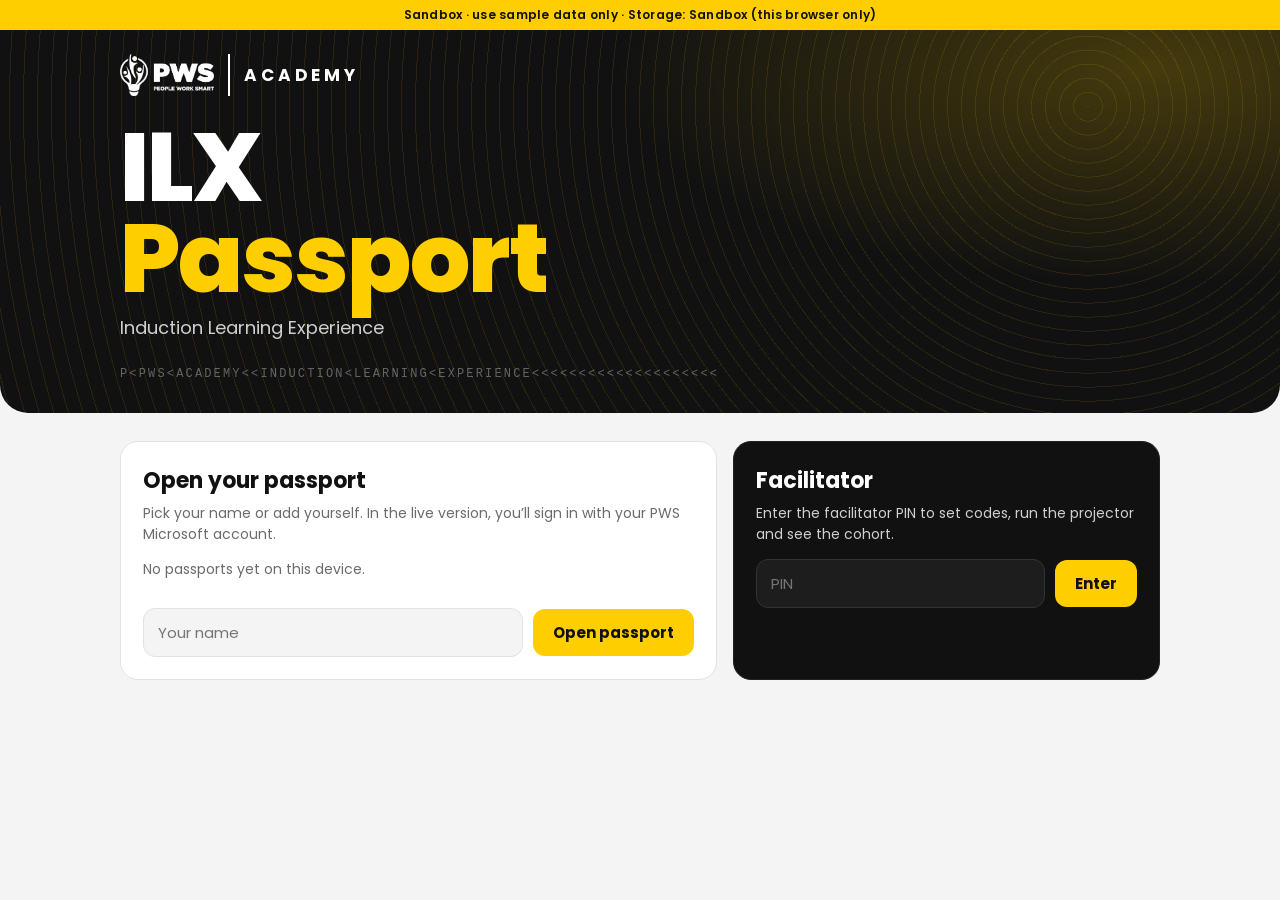
==== index.html @ 350bb555 "Add files via upload" ====
<!doctype html>
<html lang="en">
<head>
  <meta charset="utf-8">
  <meta name="viewport" content="width=device-width, initial-scale=1, viewport-fit=cover">
  <meta name="theme-color" content="#111111">
  <title>ILX Passport · PWS Academy</title>
  <link rel="manifest" href="manifest.webmanifest">
  <link rel="icon" href="assets/icon-192.png">
  <link rel="apple-touch-icon" href="assets/icon-192.png">
  <link rel="preconnect" href="https://fonts.googleapis.com">
  <link rel="preconnect" href="https://fonts.gstatic.com" crossorigin>
  <link rel="stylesheet" href="https://fonts.googleapis.com/css2?family=Poppins:wght@400;500;600;700;800&display=swap">
  <link rel="stylesheet" href="css/styles.css">
</head>
<body>
  <div class="sandbox-bar" role="note">Sandbox · use sample data only · Storage: <span id="adapterName"></span></div>

  <header class="cover">
    <div class="cover-inner">
      <div class="topbar">
        <div class="lockup"><img src="assets/pws-logo-white.png" alt="PWS People Work Smart"><div class="div"></div><span>ACADEMY</span></div>
        <div class="topbar-right">
          <nav class="tabs" role="tablist" id="tabs" hidden>
            <button role="tab" aria-selected="true" data-tab="passport">My passport</button>
            <button role="tab" aria-selected="false" data-tab="facil">Facilitator</button>
          </nav>
          <button class="chip" id="signout" hidden>Switch person</button>
        </div>
      </div>
      <div class="hero">
        <div>
          <h1>ILX <em>Passport</em></h1>
          <p class="program">Induction Learning Experience</p>
        </div>
        <div class="holder" id="holderCard" hidden>
          <div><div class="who">Passport holder</div><div class="name" id="holder"></div></div>
          <div class="meter">
            <svg class="ring" viewBox="0 0 80 80" aria-hidden="true"><circle class="bg" cx="40" cy="40" r="34"/><circle class="fg" id="ringfg" cx="40" cy="40" r="34" stroke-dasharray="213.6" stroke-dashoffset="213.6"/></svg>
            <div><b id="count">0 / 8</b><small id="cohortline">stamps collected</small></div>
          </div>
        </div>
      </div>
      <div class="mrz" aria-hidden="true">P&lt;PWS&lt;ACADEMY&lt;&lt;INDUCTION&lt;LEARNING&lt;EXPERIENCE&lt;&lt;&lt;&lt;&lt;&lt;&lt;&lt;&lt;&lt;&lt;&lt;&lt;&lt;&lt;&lt;&lt;&lt;&lt;&lt;</div>
    </div>
  </header>

  <main class="wrap">
    <!-- Sign in (sandbox). In production this becomes Microsoft sign-in. -->
    <section class="panel show" id="p-signin">
      <div class="notice" id="notice" role="alert" hidden></div>
      <div class="signin single" id="msSignin" hidden>
        <div class="box dark">
          <h2>Sign in to your ILX Passport</h2>
          <p>Use your PWS Microsoft account. Your passport is saved securely in PWS’s Microsoft 365.</p>
          <div class="row"><button class="btn" id="msSignInBtn">Sign in with Microsoft</button></div>
          <div class="msg" id="msmsg" role="status"></div>
        </div>
      </div>
      <div class="signin" id="sandboxSignin">
        <div class="box">
          <h2>Open your passport</h2>
          <p>Pick your name or add yourself. In the live version, you’ll sign in with your PWS Microsoft account.</p>
          <div class="people" id="people"></div>
          <form id="addForm" class="row">
            <input id="newName" placeholder="Your name" autocomplete="off" aria-label="Your name">
            <button class="btn" type="submit">Open passport</button>
          </form>
        </div>
        <div class="box dark">
          <h2>Facilitator</h2>
          <p>Enter the facilitator PIN to set codes, run the projector and see the cohort.</p>
          <form id="pinForm" class="row">
            <input id="pin" type="password" inputmode="numeric" placeholder="PIN" aria-label="Facilitator PIN">
            <button class="btn" type="submit">Enter</button>
          </form>
          <div class="msg" id="pinmsg" role="status"></div>
        </div>
      </div>
    </section>

    <section class="panel" id="p-passport">
      <div class="section-title"><h2>Your stamps</h2><p>Finish each module’s task, then enter the code your facilitator shows.</p></div>
      <div class="pages" id="pages"></div>
      <div class="cert" id="cert">
        <div class="confetti" id="confetti"></div>
        <div class="lockup center"><img src="assets/pws-logo-white.png" alt="PWS People Work Smart"><div class="div"></div><span>ACADEMY</span></div>
        <p>Induction Learning Experience</p>
        <h2>ILX Graduate</h2>
        <p class="certname" id="certname"></p>
        <p>All eight stamps collected. Welcome to the team.</p>
      </div>
    </section>

    <section class="panel" id="p-facil">
      <div class="section-title"><h2>Facilitator</h2><p>Run the day from here.</p></div>
      <div class="grid2">
        <div class="box">
          <h3>Cohort</h3>
          <p>Name the cohort and generate fresh stamp codes. New codes replace the old ones.</p>
          <div class="field"><label for="cohort">Cohort name</label><input id="cohort" placeholder="e.g. ILX Pilot, 26 October 2026"></div>
          <div class="row"><button class="btn" id="gen">Generate new codes</button></div>
          <div class="msg" id="genmsg" role="status"></div>
        </div>
        <div class="box">
          <h3>Stamp codes</h3>
          <p>Tap a code to show it full screen at the end of each module.</p>
          <div class="codes" id="codes"></div>
        </div>
      </div>
      <div class="box mt">
        <div class="box-head">
          <h3>Cohort progress</h3>
          <div class="row tight">
            <button class="btn ghost" id="wall">Cohort Wall</button>
            <button class="btn ghost" id="export">Export CSV</button>
          </div>
        </div>
        <div class="tablewrap"><table><thead><tr><th>Participant</th><th>Stamps</th><th>30-second pitch</th><th>Last update</th><th></th></tr></thead><tbody id="roster"></tbody></table></div>
      </div>
      <div class="box mt" id="sandboxTools">
        <h3>Sandbox tools</h3>
        <p>Load sample people to test the facilitator view, or clear everything.</p>
        <div class="row"><button class="btn ghost" id="seed">Load sample cohort</button><button class="btn ghost" id="reset">Reset sandbox</button></div>
      </div>
    </section>
  </main>

  <div class="backdrop" id="backdrop" role="dialog" aria-modal="true" aria-labelledby="sheettitle"><div class="sheet" id="sheet"></div></div>

  <div class="big" id="big" role="dialog" aria-modal="true" aria-label="Stamp code">
    <div class="t" id="bigt"></div><div class="c" id="bigc"></div><button class="btn" id="bigx">Close</button>
  </div>

  <div class="wallview" id="wallview" role="dialog" aria-modal="true" aria-label="Cohort Wall">
    <div class="wall-head"><div><div class="kick">Cohort Wall</div><h2 id="walltitle">Our 30-second pitches</h2></div><button class="btn" id="wallx">Close</button></div>
    <div class="wall-grid" id="wallgrid"></div>
  </div>

  <div class="report" id="report" role="dialog" aria-modal="true" aria-label="ILX Readiness Report"></div>

  <script src="https://alcdn.msauth.net/browser/2.38.3/js/msal-browser.min.js"></script>
  <script type="module" src="js/app.js"></script>
</body>
</html>
---- css/styles.css ----
/* PWS Academy brand: Poppins; black #111111, white, yellow #FFCE00, grey #6B6B6B, light grey #F4F4F4 */
:root{
  --yellow:#FFCE00; --black:#111111; --white:#FFFFFF; --grey:#6B6B6B; --light:#F4F4F4;
  --page:#FFFFFF; --page-2:#F4F4F4; --ink:#111111; --ink-2:#6B6B6B; --rule:#E2E2E2;
  --guilloche:rgba(17,17,17,.06); --stamp-ink:#111111; --shadow:0 18px 40px -24px rgba(17,17,17,.45);
  --err:#B42318;
  color-scheme:light;
}
@media (prefers-color-scheme: dark){
  :root:not([data-theme="light"]){ --page:#1A1A1A; --page-2:#121212; --ink:#F4F4F4; --ink-2:#ABABAB; --rule:#333; --guilloche:rgba(255,206,0,.07); --stamp-ink:#FFCE00; --shadow:0 18px 40px -24px rgba(0,0,0,.8); --err:#FF8A7A; color-scheme:dark; }
}
:root[data-theme="dark"]{ --page:#1A1A1A; --page-2:#121212; --ink:#F4F4F4; --ink-2:#ABABAB; --rule:#333; --guilloche:rgba(255,206,0,.07); --stamp-ink:#FFCE00; --shadow:0 18px 40px -24px rgba(0,0,0,.8); --err:#FF8A7A; color-scheme:dark; }

*,*::before,*::after{box-sizing:border-box}
body{margin:0;font-family:'Poppins',Arial,sans-serif;background:var(--page-2);color:var(--ink);-webkit-font-smoothing:antialiased;padding-bottom:env(safe-area-inset-bottom,0px)}
button,input,textarea{font:inherit;color:inherit}
[hidden]{display:none !important}
.wrap{max-width:1080px;margin:0 auto;padding:0 20px 72px}
.mt{margin-top:16px}

.sandbox-bar{background:var(--yellow);color:var(--black);font-size:12px;font-weight:600;text-align:center;padding:calc(6px + env(safe-area-inset-top,0px)) 12px 6px;letter-spacing:.02em}

/* Cover */
.cover{position:relative;overflow:hidden;background:var(--black);color:var(--white);border-radius:0 0 28px 28px}
.cover::before{content:"";position:absolute;inset:0;pointer-events:none;background:
  repeating-radial-gradient(circle at 85% 20%, rgba(255,206,0,.10) 0 1px, transparent 1px 14px),
  radial-gradient(60% 80% at 90% 10%, rgba(255,206,0,.22), transparent 70%)}
.cover-inner{position:relative;max-width:1080px;margin:0 auto;padding:24px 20px 32px;display:grid;gap:26px}
.topbar{display:flex;align-items:center;justify-content:space-between;gap:14px;flex-wrap:wrap}
.topbar-right{display:flex;gap:10px;align-items:center;flex-wrap:wrap}
.lockup{display:flex;align-items:center;gap:14px}
.lockup img{height:42px;width:auto;display:block}
.lockup .div{width:2px;height:42px;background:var(--white)}
.lockup span{font-weight:700;letter-spacing:.22em;font-size:17px}
.lockup.center{justify-content:center;margin-bottom:6px}
.tabs{display:flex;gap:6px;background:rgba(255,255,255,.08);padding:4px;border-radius:999px}
.tabs button{border:0;background:transparent;color:#ddd;padding:8px 16px;border-radius:999px;cursor:pointer;font-size:14px;font-weight:500}
.tabs button[aria-selected="true"]{background:var(--yellow);color:var(--black);font-weight:700}
.chip{border:1px solid rgba(255,255,255,.25);background:transparent;color:#eee;border-radius:999px;padding:8px 14px;font-size:13px;cursor:pointer}
.hero{display:grid;grid-template-columns:1.3fr 1fr;gap:26px;align-items:end}
.hero h1{margin:0;font-size:clamp(46px,8vw,96px);line-height:.95;font-weight:800;letter-spacing:-.02em}
.hero h1 em{font-style:normal;color:var(--yellow)}
.program{margin:10px 0 0;font-size:18px;color:#cfcfcf}
.holder{display:grid;gap:14px;background:rgba(255,255,255,.06);border:1px solid rgba(255,255,255,.12);border-radius:20px;padding:20px}
.holder .who{font-size:13px;color:#bdbdbd}
.holder .name{font-size:24px;font-weight:700;margin-top:2px}
.meter{display:flex;align-items:center;gap:16px}
.ring{width:78px;height:78px;flex:none}
.ring circle{fill:none;stroke-width:8}
.ring .bg{stroke:rgba(255,255,255,.14)}
.ring .fg{stroke:var(--yellow);stroke-linecap:round;transition:stroke-dashoffset .8s cubic-bezier(.2,.8,.2,1);transform:rotate(-90deg);transform-origin:50% 50%}
.meter b{font-size:30px;font-weight:800;display:block;line-height:1}
.meter small{color:#bdbdbd;font-size:13px}
.mrz{font-family:'Courier New',monospace;font-size:12px;letter-spacing:.18em;color:rgba(255,255,255,.35);white-space:nowrap;overflow:hidden}

/* Panels and boxes */
.panel{display:none}
.panel.show{display:block;animation:fade .35s ease}
@keyframes fade{from{opacity:0;transform:translateY(6px)}to{opacity:1;transform:none}}
.section-title{display:flex;align-items:baseline;justify-content:space-between;gap:12px;margin:34px 0 14px;flex-wrap:wrap}
.section-title h2{margin:0;font-size:22px;font-weight:700}
.section-title p{margin:0;color:var(--ink-2);font-size:14px}
.box{background:var(--page);border:1px solid var(--rule);border-radius:18px;padding:22px}
.box.dark{background:var(--black);color:var(--white);border-color:#222}
.box.dark p{color:#cfcfcf}
.box h2{margin:0 0 6px;font-size:22px}
.box h3{margin:0 0 6px;font-size:18px}
.box p{margin:0 0 14px;color:var(--ink-2);font-size:14px}
.box-head{display:flex;justify-content:space-between;align-items:center;gap:12px;flex-wrap:wrap;margin-bottom:10px}
.grid2{display:grid;grid-template-columns:1fr 1fr;gap:16px}
.signin{display:grid;grid-template-columns:1.4fr 1fr;gap:16px;margin-top:28px}
.signin.single{grid-template-columns:minmax(0,640px);justify-content:center}
.notice{margin-top:20px;padding:14px 18px;border-radius:14px;background:#FFF4CC;color:#111;border:1px solid #FFCE00;font-size:14px}
.people{display:flex;flex-wrap:wrap;gap:8px;margin-bottom:14px}
.person{border:1px solid var(--rule);background:var(--page-2);border-radius:999px;padding:8px 14px;cursor:pointer;font-size:14px}
.person:hover{border-color:var(--yellow)}
.row{display:flex;gap:10px;flex-wrap:wrap;align-items:center}
.row.tight{gap:8px}
.row input{flex:1;min-width:160px}
input,textarea{width:100%;border:1.5px solid var(--rule);background:var(--page-2);border-radius:12px;padding:12px 14px;font-size:15px;resize:vertical}
.box.dark input{background:#1d1d1d;border-color:#333;color:var(--white)}
input:focus,textarea:focus{outline:none;border-color:var(--yellow)}
.btn{border:0;border-radius:12px;padding:12px 20px;font-weight:700;cursor:pointer;background:var(--yellow);color:var(--black);font-size:15px;white-space:nowrap}
.btn.ghost{background:var(--page-2);color:var(--ink);border:1px solid var(--rule)}
.btn:disabled{opacity:.5;cursor:not-allowed}
.btn:focus-visible,.visa:focus-visible,.person:focus-visible,.codechip:focus-visible{outline:3px solid var(--yellow);outline-offset:2px}
.msg{min-height:22px;font-size:14px;margin-top:10px}
.msg.err{color:var(--err)}

/* Visa pages */
.pages{display:grid;grid-template-columns:repeat(auto-fill,minmax(230px,1fr));gap:16px}
.visa{position:relative;text-align:left;border:1px solid var(--rule);background:var(--page);border-radius:18px;padding:18px 18px 20px;min-height:200px;cursor:pointer;overflow:hidden;box-shadow:var(--shadow);transition:transform .2s ease}
.visa:hover{transform:translateY(-3px)}
.visa::before{content:"";position:absolute;inset:0;pointer-events:none;background:repeating-linear-gradient(135deg,var(--guilloche) 0 1px,transparent 1px 9px),repeating-linear-gradient(45deg,var(--guilloche) 0 1px,transparent 1px 9px)}
.visa .no{position:relative;font-weight:800;font-size:34px;line-height:1}
.visa .no span{display:inline-block;width:10px;height:10px;border-radius:50%;background:var(--yellow);margin-left:6px;vertical-align:middle}
.visa h3{position:relative;z-index:1;margin:10px 0 4px;font-size:18px;font-weight:700;max-width:68%}
.visa .time{position:relative;color:var(--ink-2);font-size:13px}
.visa .state{position:absolute;left:18px;bottom:16px;font-size:12px;color:var(--ink-2)}
.visa .slot{position:absolute;right:14px;bottom:14px;width:76px;height:76px;border-radius:50%;border:2px dashed var(--rule)}
.stamp{position:absolute;right:6px;bottom:6px;width:104px;height:104px;color:var(--stamp-ink);transform:rotate(var(--rot));opacity:.92}
.stamp.fresh{animation:thunk .55s cubic-bezier(.2,1.4,.4,1) both}
@keyframes thunk{0%{transform:rotate(var(--rot)) scale(1.9);opacity:0}60%{opacity:1}100%{transform:rotate(var(--rot)) scale(1);opacity:.92}}

/* Sheet */
.backdrop{position:fixed;inset:0;background:rgba(17,17,17,.55);backdrop-filter:blur(4px);display:none;align-items:flex-end;justify-content:center;z-index:20;padding-top:env(safe-area-inset-top,0px)}
.backdrop.open{display:flex}
.sheet{width:min(720px,100%);max-height:92vh;overflow:auto;background:var(--page);color:var(--ink);border-radius:26px 26px 0 0;padding:24px 22px calc(24px + env(safe-area-inset-bottom,0px));animation:up .3s cubic-bezier(.2,.8,.2,1)}
@media (min-width:760px){.backdrop{align-items:center}.sheet{border-radius:26px}}
@keyframes up{from{transform:translateY(30px);opacity:0}to{transform:none;opacity:1}}
.sheet header{display:flex;justify-content:space-between;align-items:flex-start;gap:12px}
.sheet .kicker{color:var(--ink-2);font-size:13px}
.sheet h2{margin:2px 0 6px;font-size:28px;font-weight:800;line-height:1.1}
.sheet .lede{color:var(--ink-2);margin:0 0 18px;font-size:15px}
.x{border:0;background:var(--page-2);width:40px;height:40px;border-radius:50%;cursor:pointer;font-size:20px;flex:none}
.field{display:grid;gap:6px;margin-bottom:14px}
.field label{font-size:14px;font-weight:600}
.codebox{display:grid;grid-template-columns:1fr auto;gap:10px;align-items:end;margin-top:6px;padding:16px;border-radius:16px;background:var(--black);color:var(--white)}
.codebox label{color:#ddd}
.codebox input{background:#1f1f1f;border-color:#333;color:var(--white);text-transform:uppercase;letter-spacing:.3em;font-weight:700;font-size:20px}

/* Certificate */
.cert{display:none;position:relative;overflow:hidden;margin-top:28px;border-radius:24px;background:var(--black);color:var(--white);padding:34px 26px;text-align:center}
.cert.show{display:block}
.cert::before{content:"";position:absolute;inset:10px;border:2px solid var(--yellow);border-radius:18px;pointer-events:none}
.cert h2{margin:6px 0;font-size:clamp(30px,5vw,48px);font-weight:800;color:var(--yellow)}
.cert p{margin:6px 0;color:#d6d6d6}
.cert .certname{font-size:22px;font-weight:700;color:var(--white)}
.confetti{position:absolute;inset:0;pointer-events:none}
.confetti i{position:absolute;top:-10px;width:8px;height:14px;background:var(--yellow);animation:fall 2.6s linear forwards}
.confetti i:nth-child(3n){background:#fff}
@keyframes fall{to{transform:translateY(420px) rotate(540deg);opacity:0}}

/* Facilitator */
.codes{display:grid;grid-template-columns:repeat(auto-fill,minmax(150px,1fr));gap:10px}
.codechip{border:1px solid var(--rule);border-radius:14px;padding:12px;background:var(--page-2);cursor:pointer;text-align:left}
.codechip small{display:block;color:var(--ink-2);font-size:12px}
.codechip b{font-size:22px;letter-spacing:.2em}
.tablewrap{overflow-x:auto}
table{width:100%;border-collapse:collapse;font-size:14px}
th,td{text-align:left;padding:10px 12px;border-bottom:1px solid var(--rule);vertical-align:top}
th{color:var(--ink-2);font-weight:600}
.dots{display:flex;gap:4px}
.dots i{width:10px;height:10px;border-radius:50%;background:var(--rule)}
.dots i.on{background:var(--yellow)}
.link{border:0;background:none;color:var(--ink);text-decoration:underline;cursor:pointer;font-weight:600;padding:0}

/* Projector views */
.big,.wallview{position:fixed;inset:0;background:var(--black);color:var(--white);display:none;z-index:30;padding:calc(24px + env(safe-area-inset-top,0px)) 24px calc(24px + env(safe-area-inset-bottom,0px))}
.big.open{display:flex;align-items:center;justify-content:center;flex-direction:column;gap:18px;text-align:center}
.big .t{font-size:clamp(20px,3vw,32px);color:#cfcfcf}
.big .c{font-size:clamp(80px,18vw,220px);font-weight:800;letter-spacing:.15em;color:var(--yellow);line-height:1}
.wallview.open{display:block;overflow:auto}
.wall-head{display:flex;justify-content:space-between;align-items:center;gap:16px;max-width:1300px;margin:0 auto 22px}
.wall-head .kick{color:var(--yellow);font-weight:700;letter-spacing:.2em;font-size:13px;text-transform:uppercase}
.wall-head h2{margin:4px 0 0;font-size:clamp(26px,4vw,44px);font-weight:800}
.wall-grid{max-width:1300px;margin:0 auto;columns:3 300px;column-gap:16px}
.note{break-inside:avoid;margin:0 0 16px;background:#1b1b1b;border:1px solid #2c2c2c;border-left:6px solid var(--yellow);border-radius:16px;padding:18px;animation:fade .5s ease both}
.note b{display:block;margin-bottom:8px;color:var(--yellow)}
.note p{margin:0 0 6px;color:#e6e6e6;font-size:15px;line-height:1.45}

/* Readiness report (printable) */
.report{position:fixed;inset:0;background:rgba(17,17,17,.6);display:none;z-index:40;overflow:auto;padding:24px}
.report.open{display:block}
.paper{max-width:820px;margin:0 auto;background:#fff;color:#111;border-radius:16px;overflow:hidden}
.paper .phead{background:#111;color:#fff;padding:24px 28px;display:flex;justify-content:space-between;align-items:center;gap:16px;flex-wrap:wrap}
.paper .phead .lockup img{height:36px}
.paper .phead .lockup .div{height:36px}
.paper .pbody{padding:24px 28px}
.paper h2{margin:0 0 4px;font-size:26px}
.paper .meta{color:#6B6B6B;font-size:14px;margin-bottom:18px}
.paper .stamps{display:flex;gap:8px;flex-wrap:wrap;margin-bottom:18px}
.paper .stamps span{font-size:12px;border-radius:999px;padding:6px 10px;background:#F4F4F4;color:#6B6B6B}
.paper .stamps span.on{background:#FFCE00;color:#111;font-weight:700}
.paper h3{margin:18px 0 6px;font-size:16px;border-bottom:2px solid #FFCE00;padding-bottom:4px}
.paper dl{margin:0;display:grid;grid-template-columns:1fr 1.4fr;gap:6px 16px;font-size:14px}
.paper dt{color:#6B6B6B}
.paper dd{margin:0}
.paper .pfoot{display:flex;justify-content:flex-end;gap:10px;padding:16px 28px;border-top:1px solid #eee}
@media print{
  body>*:not(.report){display:none !important}
  .report{position:static;background:none;padding:0;display:block}
  .paper{border-radius:0;max-width:none}
  .pfoot{display:none !important}
}

@media (max-width:760px){.hero,.grid2,.signin{grid-template-columns:1fr}}
@media (prefers-reduced-motion: reduce){*{animation:none !important;transition:none !important}}
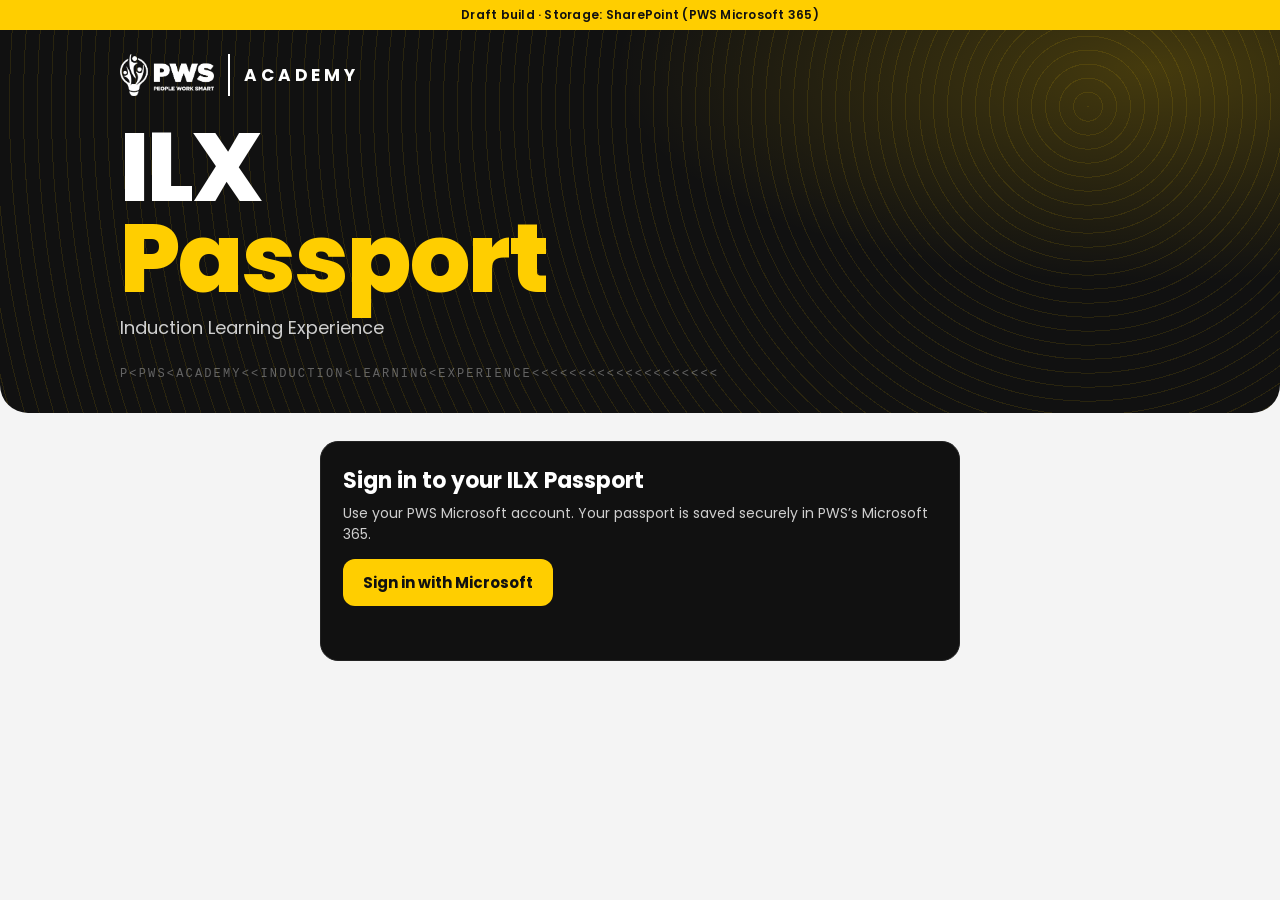
==== commit 28412f6d: "Add files via upload" ====
--- a/index.html
+++ b/index.html
@@ -139,7 +139,7 @@
 
   <div class="report" id="report" role="dialog" aria-modal="true" aria-label="ILX Readiness Report"></div>
 
-  <script src="https://alcdn.msauth.net/browser/2.38.3/js/msal-browser.min.js"></script>
+  <script src="js/msal-browser.min.js"></script>
   <script type="module" src="js/app.js"></script>
 </body>
 </html>
